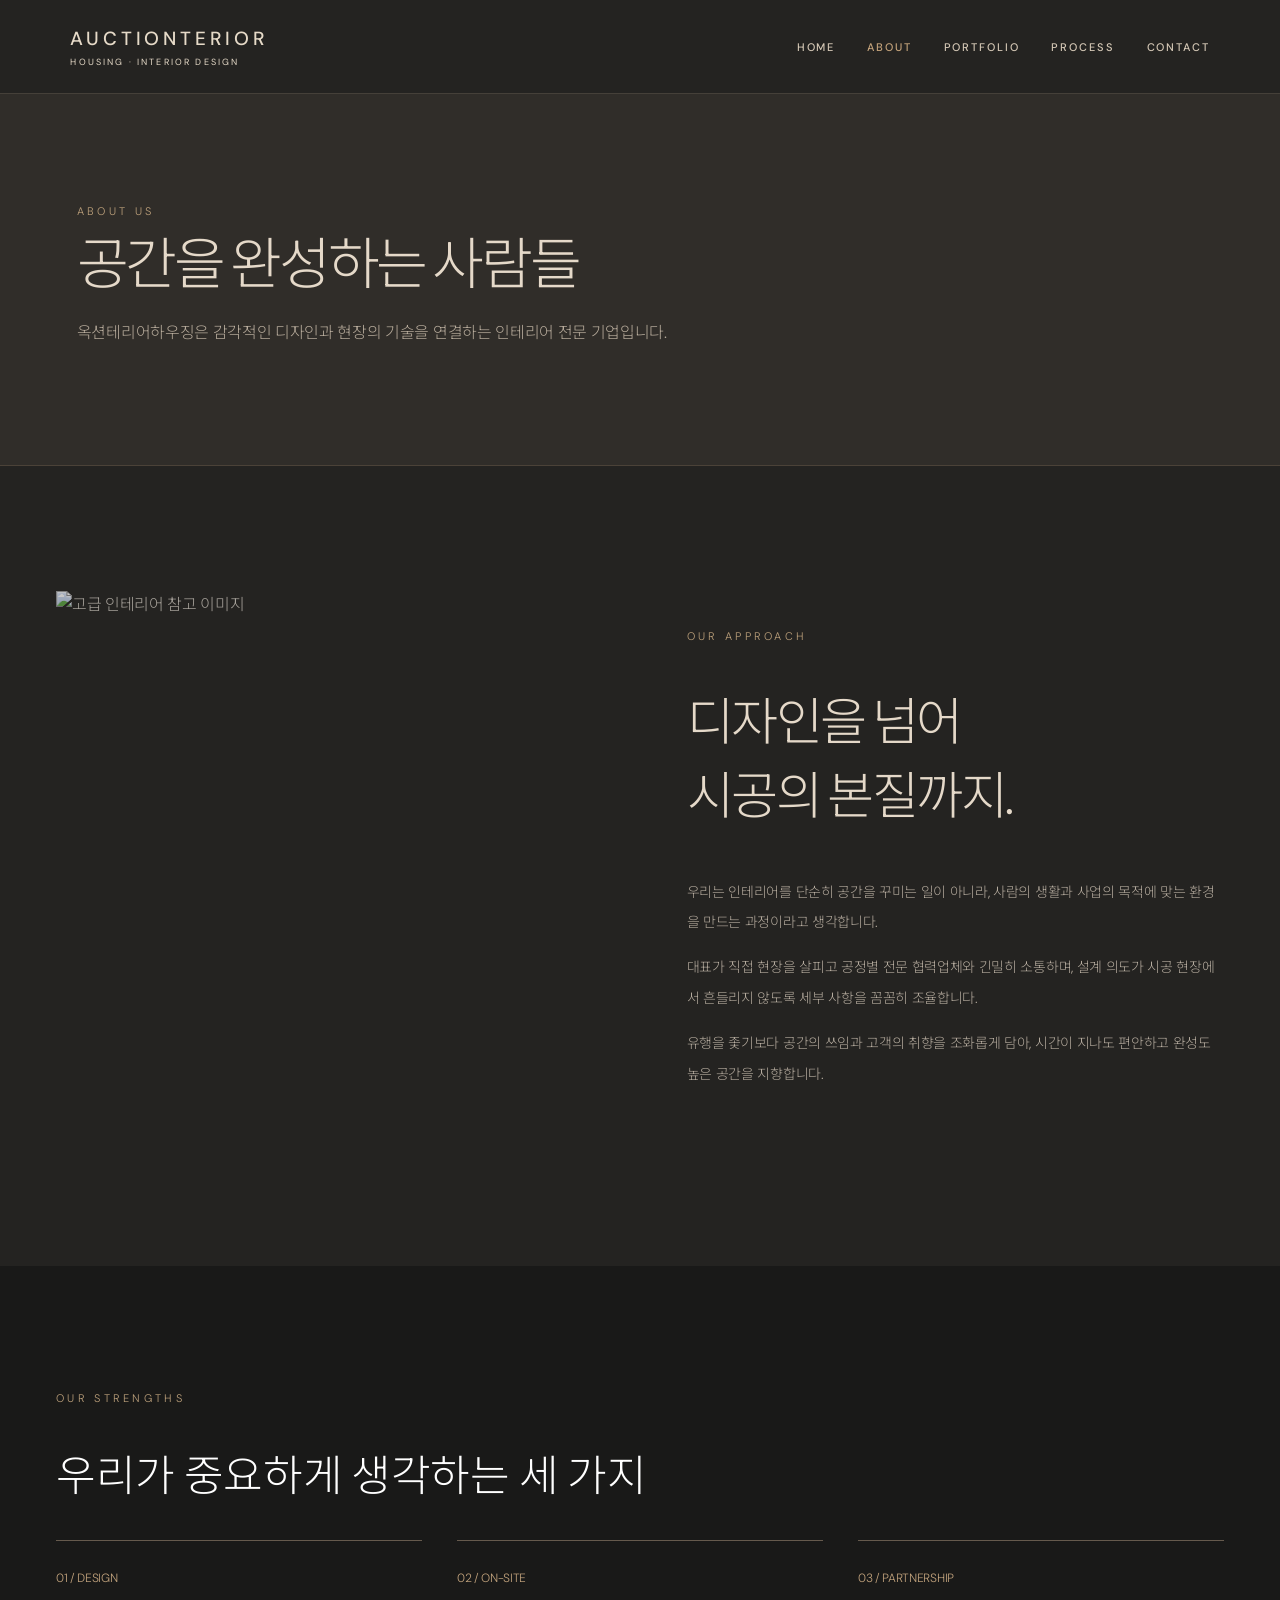
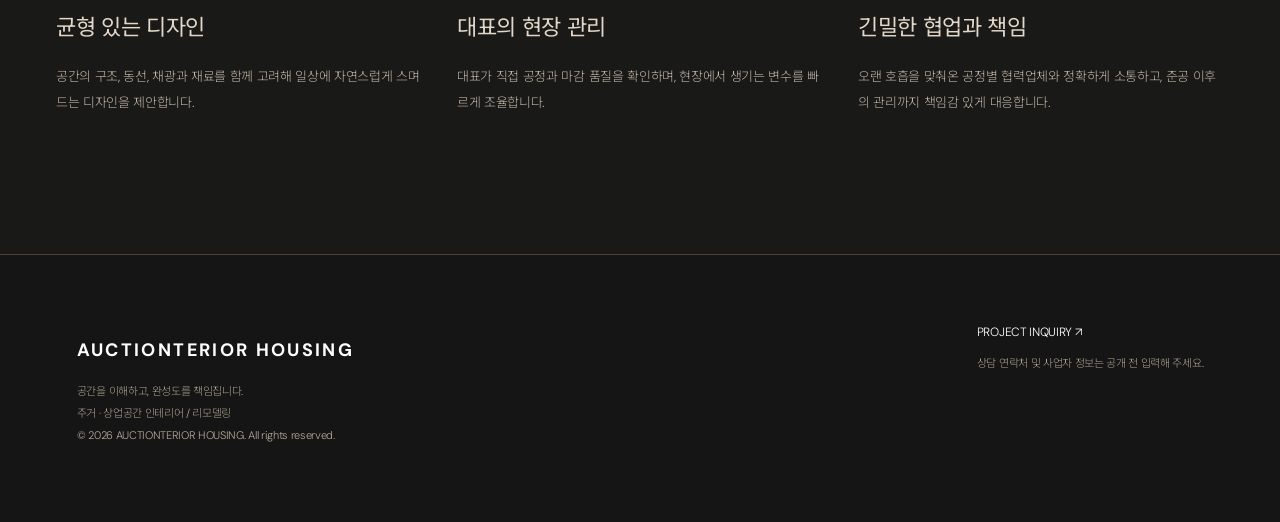
==== about.html @ 1fcfc1e3 "Add files via upload" ====
<!doctype html><html lang="ko"><head><meta charset="utf-8"><meta name="viewport" content="width=device-width,initial-scale=1"><meta name="description" content="옥션테리어하우징 - 주거 및 상업공간 인테리어 디자인, 리모델링, 책임 시공"><title>ABOUT | 옥션테리어하우징</title><link rel="stylesheet" href="style.css"></head><body><header><a class="logo" href="index.html">AUCTIONTERIOR<small>HOUSING · INTERIOR DESIGN</small></a><button class="menu-toggle" onclick="document.querySelector('nav').classList.toggle('open')" aria-label="메뉴 열기">☰</button><nav><a class="" href="index.html">HOME</a><a class="active" href="about.html">ABOUT</a><a class="" href="portfolio.html">PORTFOLIO</a><a class="" href="process.html">PROCESS</a><a class="" href="contact.html">CONTACT</a></nav></header><section class="page-head"><div class="eyebrow">About us</div><h1>공간을 완성하는 사람들</h1><p>옥션테리어하우징은 감각적인 디자인과 현장의 기술을 연결하는 인테리어 전문 기업입니다.</p></section><section class="wrap split"><img src="https://images.unsplash.com/photo-1600607688969-a5bfcd646154?w=1400&q=85" alt="고급 인테리어 참고 이미지"><div><div class="eyebrow">Our approach</div><h2>디자인을 넘어<br>시공의 본질까지.</h2><p>우리는 인테리어를 단순히 공간을 꾸미는 일이 아니라, 사람의 생활과 사업의 목적에 맞는 환경을 만드는 과정이라고 생각합니다.</p><p>대표가 직접 현장을 살피고 공정별 전문 협력업체와 긴밀히 소통하며, 설계 의도가 시공 현장에서 흔들리지 않도록 세부 사항을 꼼꼼히 조율합니다.</p><p>유행을 좇기보다 공간의 쓰임과 고객의 취향을 조화롭게 담아, 시간이 지나도 편안하고 완성도 높은 공간을 지향합니다.</p></div></section><section class="dark"><div class="wrap"><div class="eyebrow">Our strengths</div><h2 style="font-size:43px;font-weight:300">우리가 중요하게 생각하는 세 가지</h2><div class="values"><div class="value"><span>01 / DESIGN</span><h3>균형 있는 디자인</h3><p>공간의 구조, 동선, 채광과 재료를 함께 고려해 일상에 자연스럽게 스며드는 디자인을 제안합니다.</p></div><div class="value"><span>02 / ON-SITE</span><h3>대표의 현장 관리</h3><p>대표가 직접 공정과 마감 품질을 확인하며, 현장에서 생기는 변수를 빠르게 조율합니다.</p></div><div class="value"><span>03 / PARTNERSHIP</span><h3>긴밀한 협업과 책임</h3><p>오랜 호흡을 맞춰온 공정별 협력업체와 정확하게 소통하고, 준공 이후의 관리까지 책임감 있게 대응합니다.</p></div></div></div></section><footer><div><h3>AUCTIONTERIOR HOUSING</h3><p>공간을 이해하고, 완성도를 책임집니다.<br>주거 · 상업공간 인테리어 / 리모델링<br>© 2026 AUCTIONTERIOR HOUSING. All rights reserved.</p></div><div><a href="contact.html">PROJECT INQUIRY ↗</a><p>상담 연락처 및 사업자 정보는 공개 전 입력해 주세요.</p></div></footer></body></html>
---- style.css ----
@import url('https://fonts.googleapis.com/css2?family=DM+Sans:wght@300;400;500;600&family=Noto+Sans+KR:wght@300;400;500;600&family=Cormorant+Garamond:wght@400;500;600&display=swap');:root{--ink:#d9d1c5;--muted:#a99f91;--line:#514a42;--cream:#302c28}*{box-sizing:border-box}html{scroll-behavior:smooth}body{margin:0;color:var(--ink);font-family:'DM Sans','Noto Sans KR',sans-serif;background:#242321;letter-spacing:-.02em}a{color:inherit;text-decoration:none}header{height:84px;padding:0 5.5%;display:flex;align-items:center;justify-content:space-between;background:#242321;position:relative;z-index:10;border-bottom:1px solid #454039}.logo{font-size:19px;letter-spacing:.14em;font-weight:600}.logo small{display:block;font-size:9px;letter-spacing:.24em;font-weight:400;margin-top:5px}nav{display:flex;gap:32px}nav a{font-size:11px;letter-spacing:.12em;font-weight:500}nav a:hover,nav a.active{color:#c3a780}.hero{height:min(78vh,790px);min-height:520px;background-size:cover;background-position:center;position:relative;display:flex;align-items:end;padding:7%}.hero:before{content:'';position:absolute;inset:0;background:linear-gradient(0deg,rgba(15,12,10,.78),rgba(15,12,10,.08) 78%)}.hero-content{position:relative;color:white}.eyebrow{font-size:11px;letter-spacing:.27em;text-transform:uppercase}.hero h1{font-size:clamp(36px,5vw,72px);line-height:1.3;letter-spacing:-.06em;font-weight:300;margin:20px 0}.hero p{font-size:14px;font-weight:300;line-height:2}.wrap{max-width:1240px;margin:auto;padding:110px 36px}.section-head{display:flex;justify-content:space-between;align-items:end;gap:30px;margin-bottom:42px}.section-head h2,.page-head h1{font-size:clamp(35px,4.4vw,64px);font-weight:300;letter-spacing:-.06em;margin:10px 0}.section-head p,.lead{color:var(--muted);font-size:14px;line-height:2.1}.page-head{background:#302d29;padding:110px max(6%,calc((100vw - 1168px)/2)) 100px}.page-head p{max-width:680px;line-height:2;color:#b1a697}.grid{display:grid;grid-template-columns:repeat(3,1fr);gap:22px}.tile img{width:100%;height:320px;object-fit:cover;display:block;transition:transform .4s}.tile .crop{overflow:hidden}.tile:hover img{transform:scale(1.035)}.tile h3{font-weight:400;font-size:18px;margin:17px 0 6px}.tile p{font-size:12px;color:var(--muted);margin:0;line-height:1.8}.btn{display:inline-block;border:1px solid currentColor;padding:15px 25px;font-size:11px;letter-spacing:.15em;margin-top:24px}.btn:hover{background:var(--ink);color:white}.split{display:grid;grid-template-columns:1fr 1fr;gap:8%;align-items:center}.split img{width:100%;height:550px;object-fit:cover}.split h2{font-size:clamp(34px,4vw,57px);font-weight:300;line-height:1.45;letter-spacing:-.05em}.split p{font-size:14px;color:#b6ac9f;line-height:2.2}.dark{background:#191a19;color:white}.dark .lead,.dark p{color:#c5b9aa}.values{display:grid;grid-template-columns:repeat(3,1fr);gap:35px}.value{border-top:1px solid #665a4d;padding-top:25px}.value span{color:#c1a27c;font-size:12px}.value h3{font-size:22px;font-weight:400}.value p{font-size:13px;line-height:2;color:#c7bbaa}.tabs{display:flex;gap:25px;border-bottom:1px solid var(--line);margin-bottom:38px;padding-bottom:18px}.tabs a{font-size:12px;letter-spacing:.07em}.tabs a.active{font-weight:600;border-bottom:1px solid #222;padding-bottom:19px}.steps{display:grid;grid-template-columns:repeat(2,1fr);gap:0 55px}.step{border-top:1px solid var(--line);padding:30px 0 45px;display:flex;gap:35px}.step b{font-size:12px;font-weight:400;color:#c1a27c}.step h3{font-size:20px;font-weight:400;margin:0 0 15px}.step p{font-size:13px;color:var(--muted);line-height:2;margin:0}.contact-grid{display:grid;grid-template-columns:1fr 1fr;gap:90px}.contact-grid h2{font-size:40px;font-weight:300}.contact-grid p{font-size:14px;line-height:2.1;color:#b1a697}.contact-grid a{text-decoration:underline;text-underline-offset:5px}.notice{background:#35302b;padding:20px;font-size:12px;line-height:1.9;color:#b1a697;margin-top:40px}footer{background:#141514;color:#fff;padding:65px 6%;display:flex;justify-content:space-between;gap:30px}footer h3{font-size:18px;letter-spacing:.13em}footer p{font-size:11px;color:#b4a797;line-height:2}footer a{font-size:12px}.banner{background:var(--cream);text-align:center;padding:85px 20px}.banner h2{font-size:clamp(26px,3vw,43px);font-weight:300}.menu-toggle{display:none}@media(max-width:800px){header{height:72px;padding:0 5%}.logo{font-size:14px}.menu-toggle{display:block;background:none;border:0;font-size:25px}nav{display:none;position:absolute;top:72px;left:0;right:0;background:#242321;padding:25px;flex-direction:column;gap:25px;box-shadow:0 10px 20px #0001}nav.open{display:flex}.hero{height:70vh;min-height:470px;padding:8%}.wrap{padding:75px 20px}.page-head{padding:75px 24px}.grid,.values,.steps,.split,.contact-grid{grid-template-columns:1fr}.tile img{height:280px}.split img{height:330px}.section-head{display:block}.contact-grid{gap:15px}footer{display:block}.hero h1{font-size:40px}}
/* Edition IV — quiet luxury */
body{font-weight:300}header{height:94px}.logo{color:#e6dac8;font-weight:500;letter-spacing:.2em}nav a{color:#d5c8b6;letter-spacing:.17em}nav a.active{color:#c4a37b}.hero{height:min(86vh,900px);min-height:570px;background-position:center 48%}.hero:before{background:linear-gradient(90deg,rgba(13,13,12,.8),rgba(13,13,12,.23) 76%),linear-gradient(0deg,rgba(13,13,12,.5),transparent 60%)}.hero-content{max-width:820px}.hero h1{font-size:clamp(40px,5.2vw,79px);line-height:1.34;color:#f0e8dc;font-weight:300}.hero p{color:#e0d4c5;letter-spacing:.015em}.eyebrow{color:#bca07b;font-size:11px;letter-spacing:.3em}.hero .eyebrow{color:#d6bd95}.section-head h2,.page-head h1,.split h2,.banner h2{color:#e5d9c9;font-weight:300}.section-head h2,.page-head h1{line-height:1.3}.wrap{padding-top:125px;padding-bottom:125px}.tile h3{color:#e0d4c5}.tile .crop{background:#302b25}.tile img{filter:brightness(.76) saturate(.73) contrast(1.06);transition:filter .5s,transform .6s}.tile:hover img{filter:brightness(.92) saturate(.85);transform:scale(1.04)}.split img{filter:brightness(.78) saturate(.8)}.btn{border-color:#8d7861;color:#dfc9aa;transition:background .2s,color .2s}.btn:hover{background:#bca07b;color:#171717;border-color:#bca07b}.page-head{border-bottom:1px solid #4b4238}.page-head p,.lead{color:#b9ad9d}.tabs a{color:#b9ad9d}.tabs a.active{color:#e6d4b9;border-color:#c0a47d}.step h3,.value h3{color:#e4d7c7}.banner{background:#312b26}.notice{border-left:2px solid #967b59;color:#c0b4a6}.contact-grid h2{color:#e5d9c9}footer{border-top:1px solid #4c4135}.dark{background:#191918}.hero:after{content:'AUCTIONTERIOR  /  EST. DESIGN & BUILD';position:absolute;right:6%;bottom:6%;font-size:10px;letter-spacing:.2em;color:#c7b9a7}.section-head p{color:#b9ad9d}@media(max-width:800px){header{height:72px}.hero{min-height:510px}.hero:after{display:none}.wrap{padding-top:78px;padding-bottom:78px}}

.project-grid{display:grid;grid-template-columns:repeat(3,minmax(0,1fr));gap:24px;margin:28px 0 60px}.project-card{border:1px solid #514a42;background:#2d2925;overflow:hidden}.project-card img{width:100%;aspect-ratio:4/3;object-fit:cover;display:block}.project-card .details{padding:22px}.project-card h3{margin:6px 0 10px;font-size:21px}.project-card p{color:#a99f91;line-height:1.7}.project-card .eyebrow{font-size:11px}.project-gallery{display:flex;gap:8px;overflow-x:auto;padding:8px 0}.project-gallery img{height:90px;width:125px;object-fit:cover;cursor:pointer}.project-card .cover{cursor:pointer}@media(max-width:850px){.project-grid{grid-template-columns:1fr}}
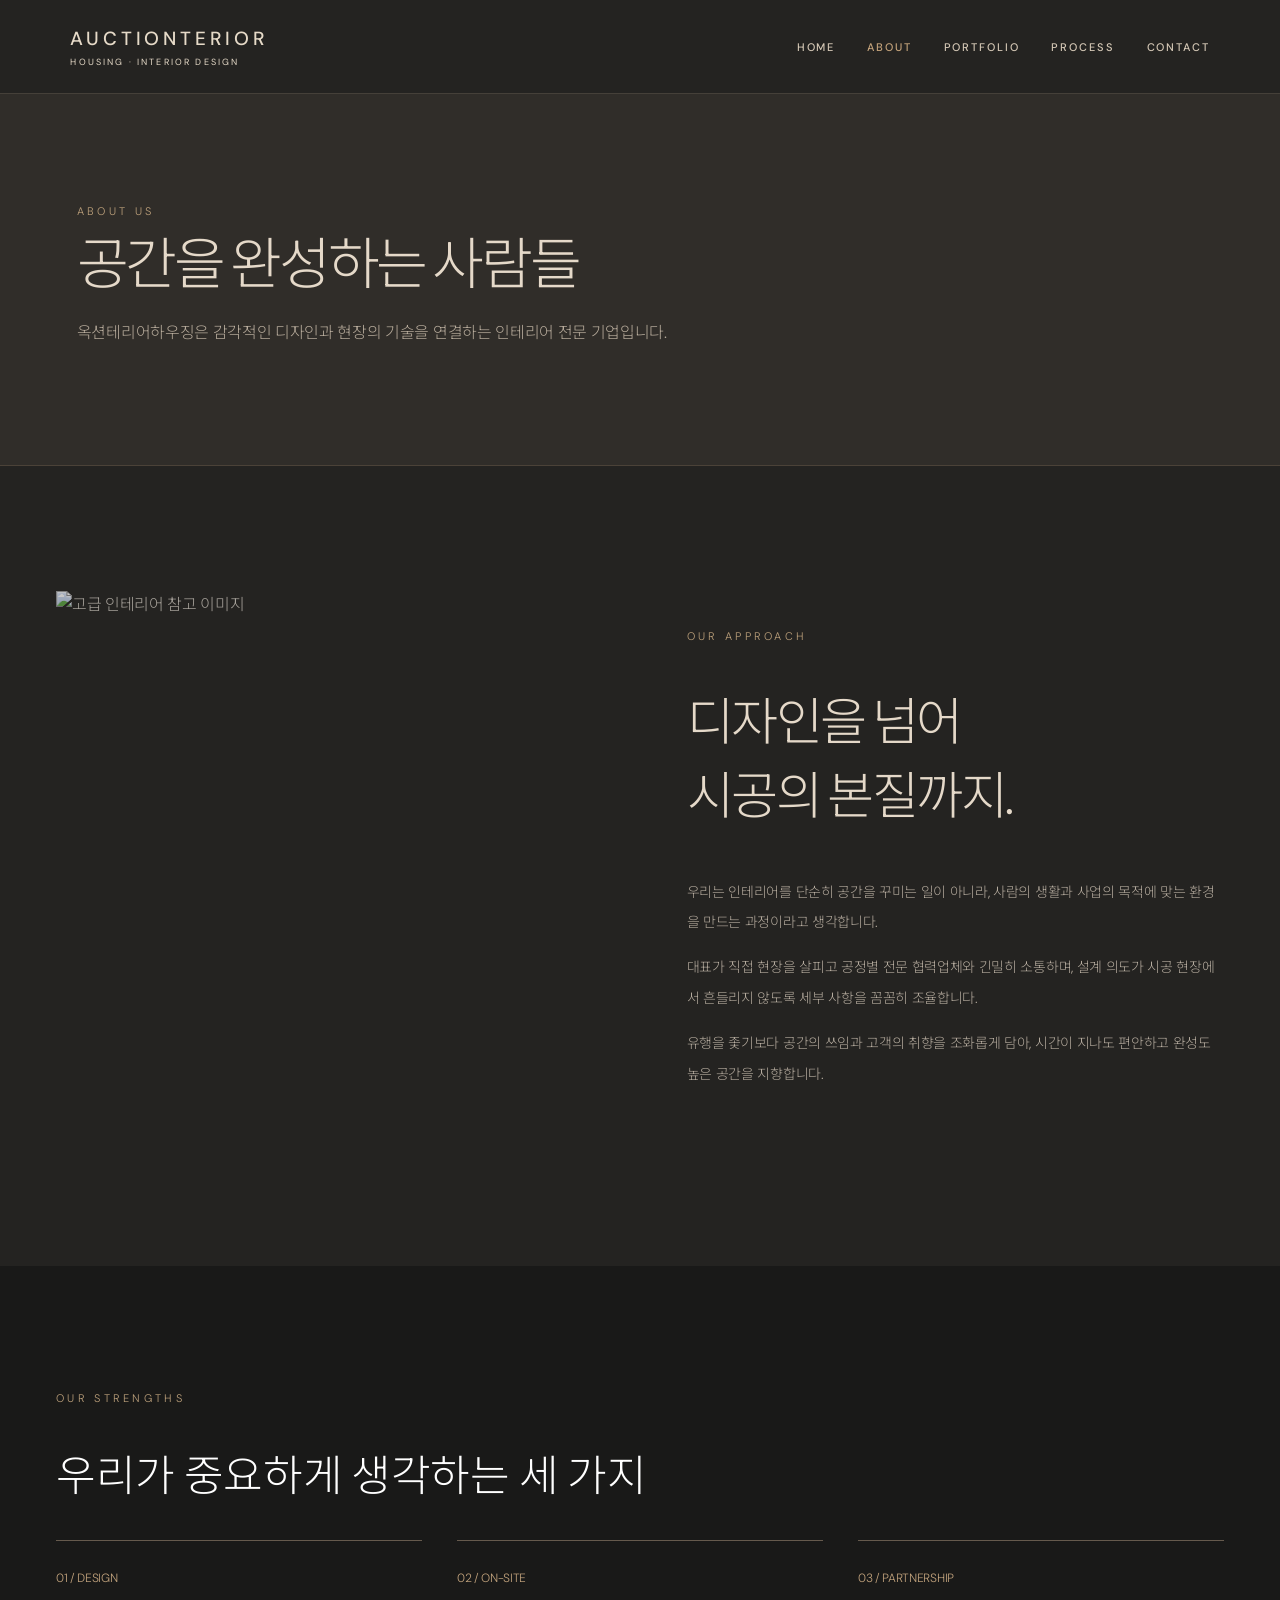
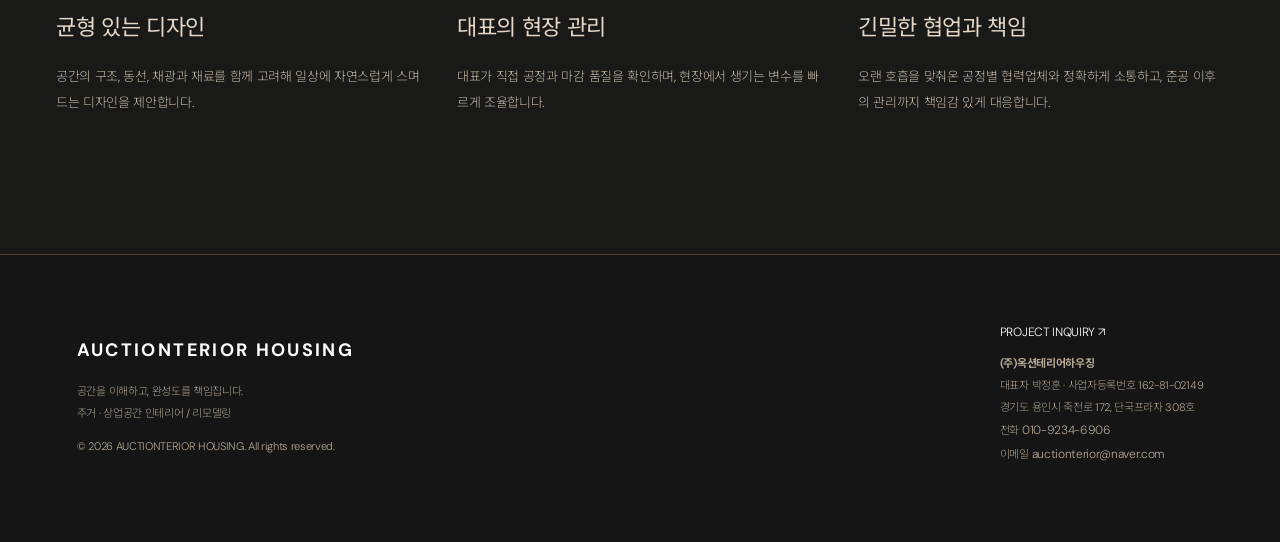
==== commit 3c47301a: "Add files via upload" ====
--- a/about.html
+++ b/about.html
@@ -1 +1,2 @@
-<!doctype html><html lang="ko"><head><meta charset="utf-8"><meta name="viewport" content="width=device-width,initial-scale=1"><meta name="description" content="옥션테리어하우징 - 주거 및 상업공간 인테리어 디자인, 리모델링, 책임 시공"><title>ABOUT | 옥션테리어하우징</title><link rel="stylesheet" href="style.css"></head><body><header><a class="logo" href="index.html">AUCTIONTERIOR<small>HOUSING · INTERIOR DESIGN</small></a><button class="menu-toggle" onclick="document.querySelector('nav').classList.toggle('open')" aria-label="메뉴 열기">☰</button><nav><a class="" href="index.html">HOME</a><a class="active" href="about.html">ABOUT</a><a class="" href="portfolio.html">PORTFOLIO</a><a class="" href="process.html">PROCESS</a><a class="" href="contact.html">CONTACT</a></nav></header><section class="page-head"><div class="eyebrow">About us</div><h1>공간을 완성하는 사람들</h1><p>옥션테리어하우징은 감각적인 디자인과 현장의 기술을 연결하는 인테리어 전문 기업입니다.</p></section><section class="wrap split"><img src="https://images.unsplash.com/photo-1600607688969-a5bfcd646154?w=1400&q=85" alt="고급 인테리어 참고 이미지"><div><div class="eyebrow">Our approach</div><h2>디자인을 넘어<br>시공의 본질까지.</h2><p>우리는 인테리어를 단순히 공간을 꾸미는 일이 아니라, 사람의 생활과 사업의 목적에 맞는 환경을 만드는 과정이라고 생각합니다.</p><p>대표가 직접 현장을 살피고 공정별 전문 협력업체와 긴밀히 소통하며, 설계 의도가 시공 현장에서 흔들리지 않도록 세부 사항을 꼼꼼히 조율합니다.</p><p>유행을 좇기보다 공간의 쓰임과 고객의 취향을 조화롭게 담아, 시간이 지나도 편안하고 완성도 높은 공간을 지향합니다.</p></div></section><section class="dark"><div class="wrap"><div class="eyebrow">Our strengths</div><h2 style="font-size:43px;font-weight:300">우리가 중요하게 생각하는 세 가지</h2><div class="values"><div class="value"><span>01 / DESIGN</span><h3>균형 있는 디자인</h3><p>공간의 구조, 동선, 채광과 재료를 함께 고려해 일상에 자연스럽게 스며드는 디자인을 제안합니다.</p></div><div class="value"><span>02 / ON-SITE</span><h3>대표의 현장 관리</h3><p>대표가 직접 공정과 마감 품질을 확인하며, 현장에서 생기는 변수를 빠르게 조율합니다.</p></div><div class="value"><span>03 / PARTNERSHIP</span><h3>긴밀한 협업과 책임</h3><p>오랜 호흡을 맞춰온 공정별 협력업체와 정확하게 소통하고, 준공 이후의 관리까지 책임감 있게 대응합니다.</p></div></div></div></section><footer><div><h3>AUCTIONTERIOR HOUSING</h3><p>공간을 이해하고, 완성도를 책임집니다.<br>주거 · 상업공간 인테리어 / 리모델링<br>© 2026 AUCTIONTERIOR HOUSING. All rights reserved.</p></div><div><a href="contact.html">PROJECT INQUIRY ↗</a><p>상담 연락처 및 사업자 정보는 공개 전 입력해 주세요.</p></div></footer></body></html>+<!DOCTYPE html>
+<html lang="ko"><head><meta charset="utf-8"/><meta content="width=device-width,initial-scale=1" name="viewport"/><meta content="옥션테리어하우징 - 주거 및 상업공간 인테리어 디자인, 리모델링, 책임 시공" name="description"/><title>ABOUT | 옥션테리어하우징</title><link href="style.css" rel="stylesheet"/></head><body><header><a class="logo" href="index.html">AUCTIONTERIOR<small>HOUSING · INTERIOR DESIGN</small></a><button aria-label="메뉴 열기" class="menu-toggle" onclick="document.querySelector('nav').classList.toggle('open')">☰</button><nav><a class="" href="index.html">HOME</a><a class="active" href="about.html">ABOUT</a><a class="" href="portfolio.html">PORTFOLIO</a><a class="" href="process.html">PROCESS</a><a class="" href="contact.html">CONTACT</a></nav></header><section class="page-head"><div class="eyebrow">About us</div><h1>공간을 완성하는 사람들</h1><p>옥션테리어하우징은 감각적인 디자인과 현장의 기술을 연결하는 인테리어 전문 기업입니다.</p></section><section class="wrap split"><img alt="고급 인테리어 참고 이미지" src="https://images.unsplash.com/photo-1600607688969-a5bfcd646154?w=1400&amp;q=85"/><div><div class="eyebrow">Our approach</div><h2>디자인을 넘어<br/>시공의 본질까지.</h2><p>우리는 인테리어를 단순히 공간을 꾸미는 일이 아니라, 사람의 생활과 사업의 목적에 맞는 환경을 만드는 과정이라고 생각합니다.</p><p>대표가 직접 현장을 살피고 공정별 전문 협력업체와 긴밀히 소통하며, 설계 의도가 시공 현장에서 흔들리지 않도록 세부 사항을 꼼꼼히 조율합니다.</p><p>유행을 좇기보다 공간의 쓰임과 고객의 취향을 조화롭게 담아, 시간이 지나도 편안하고 완성도 높은 공간을 지향합니다.</p></div></section><section class="dark"><div class="wrap"><div class="eyebrow">Our strengths</div><h2 style="font-size:43px;font-weight:300">우리가 중요하게 생각하는 세 가지</h2><div class="values"><div class="value"><span>01 / DESIGN</span><h3>균형 있는 디자인</h3><p>공간의 구조, 동선, 채광과 재료를 함께 고려해 일상에 자연스럽게 스며드는 디자인을 제안합니다.</p></div><div class="value"><span>02 / ON-SITE</span><h3>대표의 현장 관리</h3><p>대표가 직접 공정과 마감 품질을 확인하며, 현장에서 생기는 변수를 빠르게 조율합니다.</p></div><div class="value"><span>03 / PARTNERSHIP</span><h3>긴밀한 협업과 책임</h3><p>오랜 호흡을 맞춰온 공정별 협력업체와 정확하게 소통하고, 준공 이후의 관리까지 책임감 있게 대응합니다.</p></div></div></div></section><footer><div><h3>AUCTIONTERIOR HOUSING</h3><p>공간을 이해하고, 완성도를 책임집니다.<br/>주거 · 상업공간 인테리어 / 리모델링</p><p>© 2026 AUCTIONTERIOR HOUSING. All rights reserved.</p></div><div><a href="contact.html">PROJECT INQUIRY ↗</a><p><strong>(주)옥션테리어하우징</strong><br/>대표자 박정훈 · 사업자등록번호 162-81-02149<br/>경기도 용인시 죽전로 172, 단국프라자 308호<br/>전화 <a href="tel:01092346906">010-9234-6906</a><br/>이메일 <a href="mailto:auctionterior@naver.com">auctionterior@naver.com</a></p></div></footer></body></html>
--- a/style.css
+++ b/style.css
@@ -3,3 +3,46 @@
 body{font-weight:300}header{height:94px}.logo{color:#e6dac8;font-weight:500;letter-spacing:.2em}nav a{color:#d5c8b6;letter-spacing:.17em}nav a.active{color:#c4a37b}.hero{height:min(86vh,900px);min-height:570px;background-position:center 48%}.hero:before{background:linear-gradient(90deg,rgba(13,13,12,.8),rgba(13,13,12,.23) 76%),linear-gradient(0deg,rgba(13,13,12,.5),transparent 60%)}.hero-content{max-width:820px}.hero h1{font-size:clamp(40px,5.2vw,79px);line-height:1.34;color:#f0e8dc;font-weight:300}.hero p{color:#e0d4c5;letter-spacing:.015em}.eyebrow{color:#bca07b;font-size:11px;letter-spacing:.3em}.hero .eyebrow{color:#d6bd95}.section-head h2,.page-head h1,.split h2,.banner h2{color:#e5d9c9;font-weight:300}.section-head h2,.page-head h1{line-height:1.3}.wrap{padding-top:125px;padding-bottom:125px}.tile h3{color:#e0d4c5}.tile .crop{background:#302b25}.tile img{filter:brightness(.76) saturate(.73) contrast(1.06);transition:filter .5s,transform .6s}.tile:hover img{filter:brightness(.92) saturate(.85);transform:scale(1.04)}.split img{filter:brightness(.78) saturate(.8)}.btn{border-color:#8d7861;color:#dfc9aa;transition:background .2s,color .2s}.btn:hover{background:#bca07b;color:#171717;border-color:#bca07b}.page-head{border-bottom:1px solid #4b4238}.page-head p,.lead{color:#b9ad9d}.tabs a{color:#b9ad9d}.tabs a.active{color:#e6d4b9;border-color:#c0a47d}.step h3,.value h3{color:#e4d7c7}.banner{background:#312b26}.notice{border-left:2px solid #967b59;color:#c0b4a6}.contact-grid h2{color:#e5d9c9}footer{border-top:1px solid #4c4135}.dark{background:#191918}.hero:after{content:'AUCTIONTERIOR  /  EST. DESIGN & BUILD';position:absolute;right:6%;bottom:6%;font-size:10px;letter-spacing:.2em;color:#c7b9a7}.section-head p{color:#b9ad9d}@media(max-width:800px){header{height:72px}.hero{min-height:510px}.hero:after{display:none}.wrap{padding-top:78px;padding-bottom:78px}}
 
 .project-grid{display:grid;grid-template-columns:repeat(3,minmax(0,1fr));gap:24px;margin:28px 0 60px}.project-card{border:1px solid #514a42;background:#2d2925;overflow:hidden}.project-card img{width:100%;aspect-ratio:4/3;object-fit:cover;display:block}.project-card .details{padding:22px}.project-card h3{margin:6px 0 10px;font-size:21px}.project-card p{color:#a99f91;line-height:1.7}.project-card .eyebrow{font-size:11px}.project-gallery{display:flex;gap:8px;overflow-x:auto;padding:8px 0}.project-gallery img{height:90px;width:125px;object-fit:cover;cursor:pointer}.project-card .cover{cursor:pointer}@media(max-width:850px){.project-grid{grid-template-columns:1fr}}
+/* Edition VI — cover-first portfolio and click-to-view gallery */
+.project-grid{grid-template-columns:repeat(3,minmax(0,1fr));align-items:start}
+.project-cover-button{display:block;width:100%;border:0;background:#211e1b;padding:0;position:relative;cursor:pointer;overflow:hidden;text-align:left;color:#f1e6d6}
+.project-card .project-cover-button .cover{display:block;width:100%;aspect-ratio:4/3;object-fit:cover;transition:transform .45s ease,filter .45s ease;filter:brightness(.88)}
+.project-cover-button:hover .cover{transform:scale(1.035);filter:brightness(.72)}
+.project-cover-hint{position:absolute;bottom:17px;right:18px;font-size:11px;letter-spacing:.18em;background:rgba(23,21,19,.78);padding:10px 13px;opacity:0;transition:opacity .2s}
+.project-cover-button:hover .project-cover-hint,.project-cover-button:focus-visible .project-cover-hint{opacity:1}
+.project-photo-count{display:block;color:#bca07b;font-size:12px;margin-top:16px;letter-spacing:.02em}
+.project-card .details p{white-space:pre-line;overflow-wrap:anywhere}
+.portfolio-lightbox[hidden]{display:none!important}
+.portfolio-lightbox{position:fixed;inset:0;z-index:1000;background:rgba(12,11,10,.97);display:flex;flex-direction:column;justify-content:center;align-items:center;padding:65px 24px 32px;color:#e6d9c8}
+.lightbox-open{overflow:hidden}
+.lightbox-close{position:absolute;top:16px;right:24px;border:0;background:transparent;color:#f3e9da;font-size:39px;line-height:1;cursor:pointer;z-index:2;padding:6px 12px}
+.lightbox-stage{width:min(100%,1200px);height:min(76vh,820px);display:flex;align-items:center;justify-content:center;gap:15px}
+.lightbox-photo{display:block;max-width:calc(100% - 110px);max-height:100%;width:auto;height:auto;object-fit:contain;box-shadow:0 8px 50px #0006}
+.lightbox-arrow{border:1px solid #6e6050;background:#2c2925;color:#e8d8c2;width:46px;height:56px;flex-shrink:0;font-size:35px;line-height:1;cursor:pointer}
+.lightbox-arrow:hover{background:#4d4236}
+.lightbox-arrow[hidden]{visibility:hidden}
+.lightbox-footer{width:min(100%,1100px);display:flex;justify-content:space-between;gap:16px;margin-top:19px;color:#cdbca6;font-size:13px}
+@media(max-width:850px){.project-grid{grid-template-columns:1fr}.portfolio-lightbox{padding:65px 8px 28px}.lightbox-stage{gap:5px;height:72vh}.lightbox-photo{max-width:calc(100% - 82px)}.lightbox-arrow{width:36px;height:48px;font-size:30px}.lightbox-footer{padding:0 12px}.project-cover-hint{opacity:1}}
+
+/* v8: registered projects replace stock imagery in the main portfolio grid */
+.grid[hidden], .notice[hidden]{display:none!important}
+#published-projects.published-inline{padding:0;margin:28px 0 60px;max-width:none}
+#published-projects.published-inline .project-grid{margin:0;gap:18px}
+#published-projects.published-inline .project-card{border:0;background:transparent}
+#published-projects.published-inline .project-card .details{padding:12px 0 18px}
+#published-projects.published-inline .project-card h3{font-size:16px;margin:5px 0}
+#published-projects.published-inline .project-card .details p{font-size:12px;line-height:1.5}
+#published-projects.published-inline .project-card .project-cover-button .cover{aspect-ratio: 1.35 / 1}
+
+/* v10: large-image gallery with horizontally scrollable thumbnails */
+.portfolio-lightbox{justify-content:flex-start;padding:58px 24px 22px}
+.lightbox-stage{flex:1;min-height:0;height:auto;max-height:none}
+.lightbox-photo{max-height:100%;object-fit:contain}
+.lightbox-footer{flex-shrink:0;margin-top:10px;margin-bottom:14px}
+.lightbox-thumbs-heading{width:min(100%,1100px);display:flex;justify-content:space-between;gap:12px;font-size:11px;letter-spacing:2px;color:#c8a67a;margin-bottom:9px}
+.lightbox-thumbs-heading span{letter-spacing:0;color:#a99b89}
+.lightbox-thumbs{width:min(100%,1100px);display:flex;overflow-x:auto;gap:10px;padding:0 0 12px;flex-shrink:0;scrollbar-color:#c8a67a #38332e;scroll-snap-type:x proximity}
+.lightbox-thumb{flex:0 0 132px;height:83px;border:2px solid transparent;background:#302b26;padding:0;opacity:.58;cursor:pointer;scroll-snap-align:center}
+.lightbox-thumb.active,.lightbox-thumb:hover,.lightbox-thumb:focus-visible{border-color:#c8a67a;opacity:1}
+.lightbox-thumb img{display:block;width:100%;height:100%;object-fit:cover}
+@media(max-width:650px){.portfolio-lightbox{padding:54px 10px 12px}.lightbox-thumbs-heading span{display:none}.lightbox-thumb{flex-basis:94px;height:64px}.lightbox-footer{margin-bottom:10px}.lightbox-stage{max-height:calc(100dvh - 235px)}}
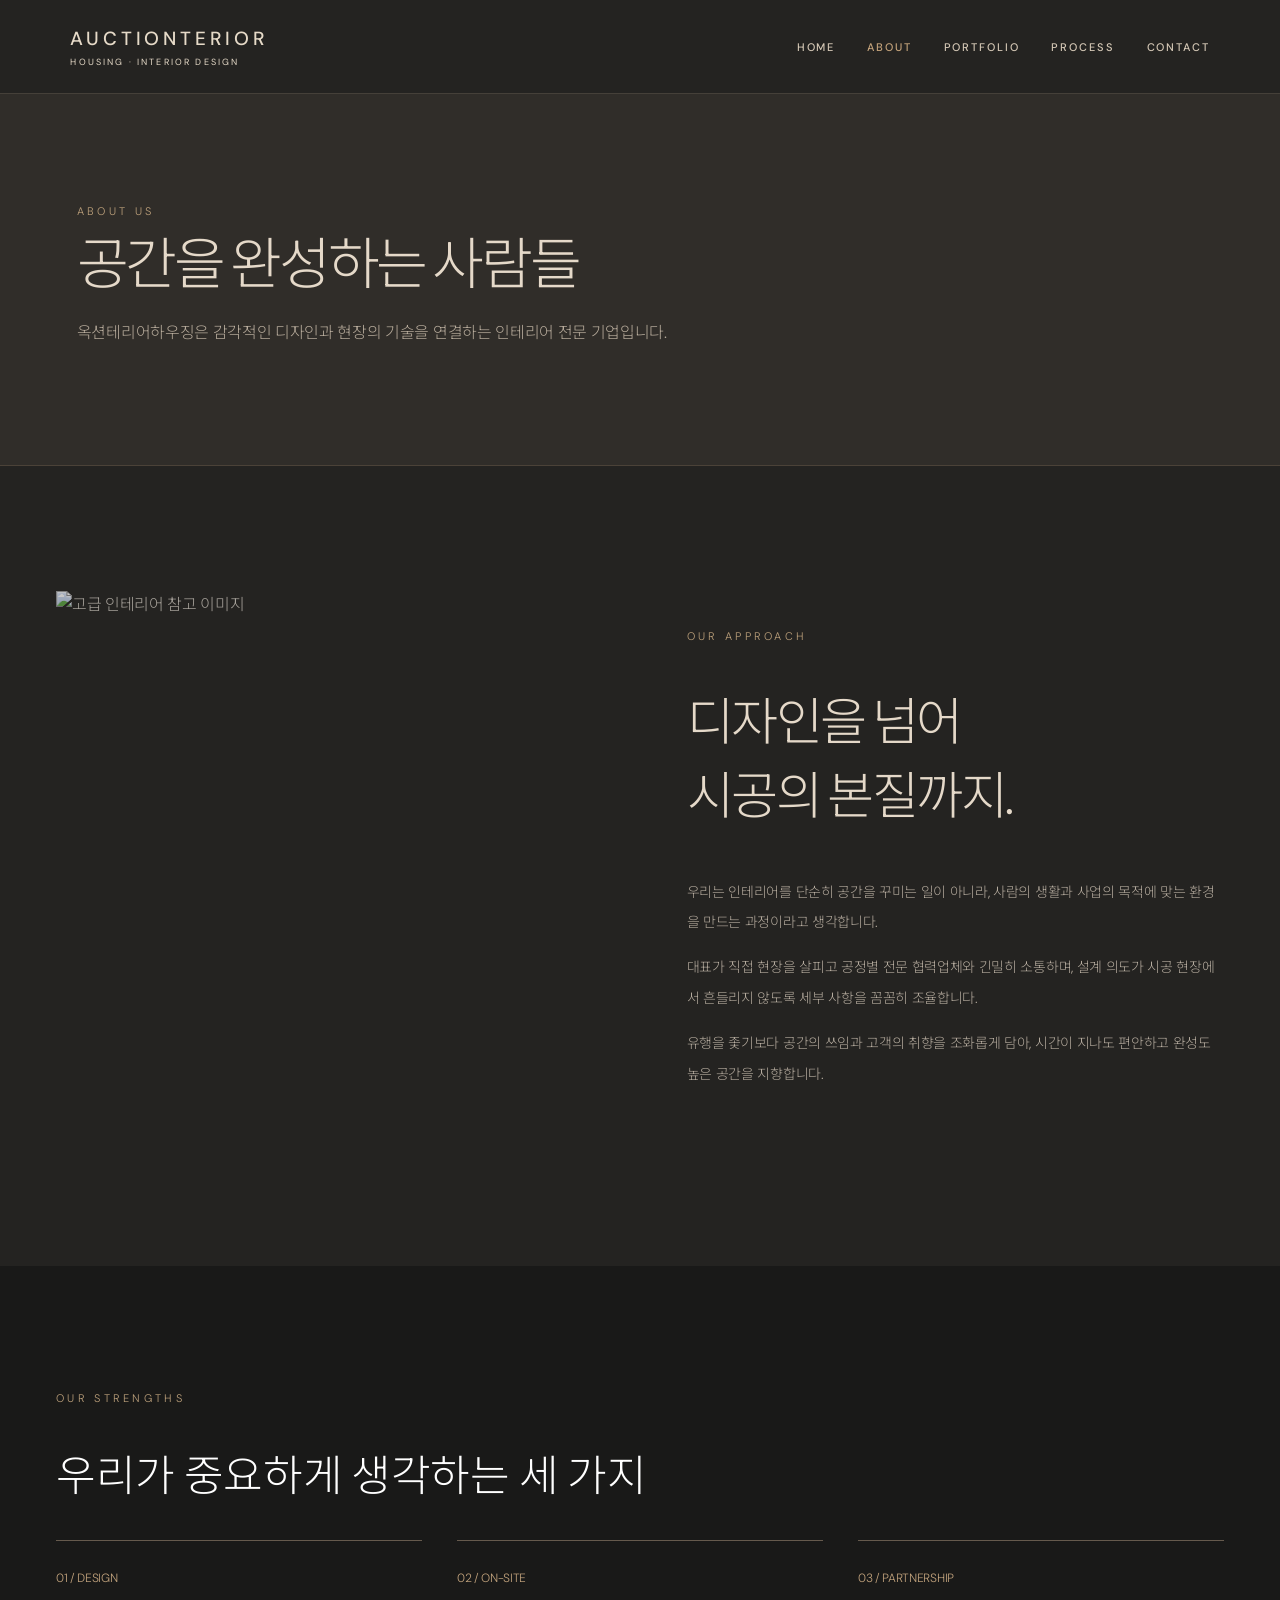
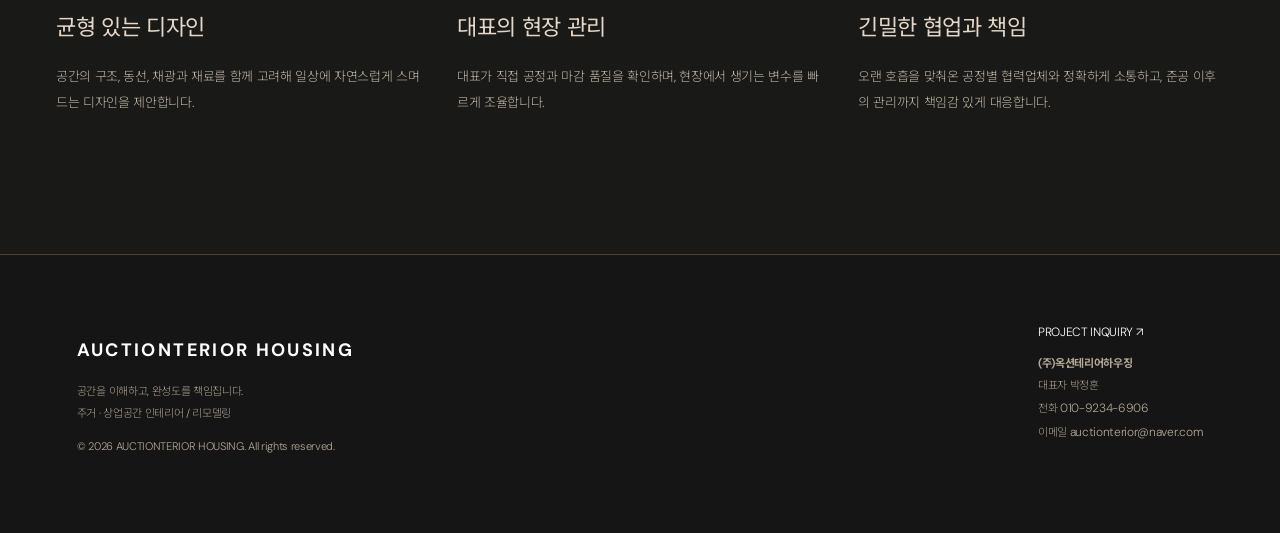
==== commit 6b635090: "Add files via upload" ====
--- a/about.html
+++ b/about.html
@@ -1,2 +1,3 @@
 <!DOCTYPE html>
-<html lang="ko"><head><meta charset="utf-8"/><meta content="width=device-width,initial-scale=1" name="viewport"/><meta content="옥션테리어하우징 - 주거 및 상업공간 인테리어 디자인, 리모델링, 책임 시공" name="description"/><title>ABOUT | 옥션테리어하우징</title><link href="style.css" rel="stylesheet"/></head><body><header><a class="logo" href="index.html">AUCTIONTERIOR<small>HOUSING · INTERIOR DESIGN</small></a><button aria-label="메뉴 열기" class="menu-toggle" onclick="document.querySelector('nav').classList.toggle('open')">☰</button><nav><a class="" href="index.html">HOME</a><a class="active" href="about.html">ABOUT</a><a class="" href="portfolio.html">PORTFOLIO</a><a class="" href="process.html">PROCESS</a><a class="" href="contact.html">CONTACT</a></nav></header><section class="page-head"><div class="eyebrow">About us</div><h1>공간을 완성하는 사람들</h1><p>옥션테리어하우징은 감각적인 디자인과 현장의 기술을 연결하는 인테리어 전문 기업입니다.</p></section><section class="wrap split"><img alt="고급 인테리어 참고 이미지" src="https://images.unsplash.com/photo-1600607688969-a5bfcd646154?w=1400&amp;q=85"/><div><div class="eyebrow">Our approach</div><h2>디자인을 넘어<br/>시공의 본질까지.</h2><p>우리는 인테리어를 단순히 공간을 꾸미는 일이 아니라, 사람의 생활과 사업의 목적에 맞는 환경을 만드는 과정이라고 생각합니다.</p><p>대표가 직접 현장을 살피고 공정별 전문 협력업체와 긴밀히 소통하며, 설계 의도가 시공 현장에서 흔들리지 않도록 세부 사항을 꼼꼼히 조율합니다.</p><p>유행을 좇기보다 공간의 쓰임과 고객의 취향을 조화롭게 담아, 시간이 지나도 편안하고 완성도 높은 공간을 지향합니다.</p></div></section><section class="dark"><div class="wrap"><div class="eyebrow">Our strengths</div><h2 style="font-size:43px;font-weight:300">우리가 중요하게 생각하는 세 가지</h2><div class="values"><div class="value"><span>01 / DESIGN</span><h3>균형 있는 디자인</h3><p>공간의 구조, 동선, 채광과 재료를 함께 고려해 일상에 자연스럽게 스며드는 디자인을 제안합니다.</p></div><div class="value"><span>02 / ON-SITE</span><h3>대표의 현장 관리</h3><p>대표가 직접 공정과 마감 품질을 확인하며, 현장에서 생기는 변수를 빠르게 조율합니다.</p></div><div class="value"><span>03 / PARTNERSHIP</span><h3>긴밀한 협업과 책임</h3><p>오랜 호흡을 맞춰온 공정별 협력업체와 정확하게 소통하고, 준공 이후의 관리까지 책임감 있게 대응합니다.</p></div></div></div></section><footer><div><h3>AUCTIONTERIOR HOUSING</h3><p>공간을 이해하고, 완성도를 책임집니다.<br/>주거 · 상업공간 인테리어 / 리모델링</p><p>© 2026 AUCTIONTERIOR HOUSING. All rights reserved.</p></div><div><a href="contact.html">PROJECT INQUIRY ↗</a><p><strong>(주)옥션테리어하우징</strong><br/>대표자 박정훈 · 사업자등록번호 162-81-02149<br/>경기도 용인시 죽전로 172, 단국프라자 308호<br/>전화 <a href="tel:01092346906">010-9234-6906</a><br/>이메일 <a href="mailto:auctionterior@naver.com">auctionterior@naver.com</a></p></div></footer></body></html>+
+<html lang="ko"><head><meta charset="utf-8"/><meta content="width=device-width,initial-scale=1" name="viewport"/><meta content="옥션테리어하우징 - 주거 및 상업공간 인테리어 디자인, 리모델링, 책임 시공" name="description"/><title>ABOUT | 옥션테리어하우징</title><link href="style.css" rel="stylesheet"/></head><body><header><a class="logo" href="index.html">AUCTIONTERIOR<small>HOUSING · INTERIOR DESIGN</small></a><button aria-label="메뉴 열기" class="menu-toggle" onclick="document.querySelector('nav').classList.toggle('open')">☰</button><nav><a class="" href="index.html">HOME</a><a class="active" href="about.html">ABOUT</a><a class="" href="portfolio.html">PORTFOLIO</a><a class="" href="process.html">PROCESS</a><a class="" href="contact.html">CONTACT</a></nav></header><section class="page-head"><div class="eyebrow">About us</div><h1>공간을 완성하는 사람들</h1><p>옥션테리어하우징은 감각적인 디자인과 현장의 기술을 연결하는 인테리어 전문 기업입니다.</p></section><section class="wrap split"><img alt="고급 인테리어 참고 이미지" src="https://images.unsplash.com/photo-1600607688969-a5bfcd646154?w=1400&amp;q=85"/><div><div class="eyebrow">Our approach</div><h2>디자인을 넘어<br/>시공의 본질까지.</h2><p>우리는 인테리어를 단순히 공간을 꾸미는 일이 아니라, 사람의 생활과 사업의 목적에 맞는 환경을 만드는 과정이라고 생각합니다.</p><p>대표가 직접 현장을 살피고 공정별 전문 협력업체와 긴밀히 소통하며, 설계 의도가 시공 현장에서 흔들리지 않도록 세부 사항을 꼼꼼히 조율합니다.</p><p>유행을 좇기보다 공간의 쓰임과 고객의 취향을 조화롭게 담아, 시간이 지나도 편안하고 완성도 높은 공간을 지향합니다.</p></div></section><section class="dark"><div class="wrap"><div class="eyebrow">Our strengths</div><h2 style="font-size:43px;font-weight:300">우리가 중요하게 생각하는 세 가지</h2><div class="values"><div class="value"><span>01 / DESIGN</span><h3>균형 있는 디자인</h3><p>공간의 구조, 동선, 채광과 재료를 함께 고려해 일상에 자연스럽게 스며드는 디자인을 제안합니다.</p></div><div class="value"><span>02 / ON-SITE</span><h3>대표의 현장 관리</h3><p>대표가 직접 공정과 마감 품질을 확인하며, 현장에서 생기는 변수를 빠르게 조율합니다.</p></div><div class="value"><span>03 / PARTNERSHIP</span><h3>긴밀한 협업과 책임</h3><p>오랜 호흡을 맞춰온 공정별 협력업체와 정확하게 소통하고, 준공 이후의 관리까지 책임감 있게 대응합니다.</p></div></div></div></section><footer><div><h3>AUCTIONTERIOR HOUSING</h3><p>공간을 이해하고, 완성도를 책임집니다.<br/>주거 · 상업공간 인테리어 / 리모델링</p><p>© 2026 AUCTIONTERIOR HOUSING. All rights reserved.</p></div><div><a href="contact.html">PROJECT INQUIRY ↗</a><p><strong>(주)옥션테리어하우징</strong><br/>대표자 박정훈<br/>전화 <a href="tel:01092346906">010-9234-6906</a><br/>이메일 <a href="mailto:auctionterior@naver.com">auctionterior@naver.com</a></p></div></footer></body></html>
